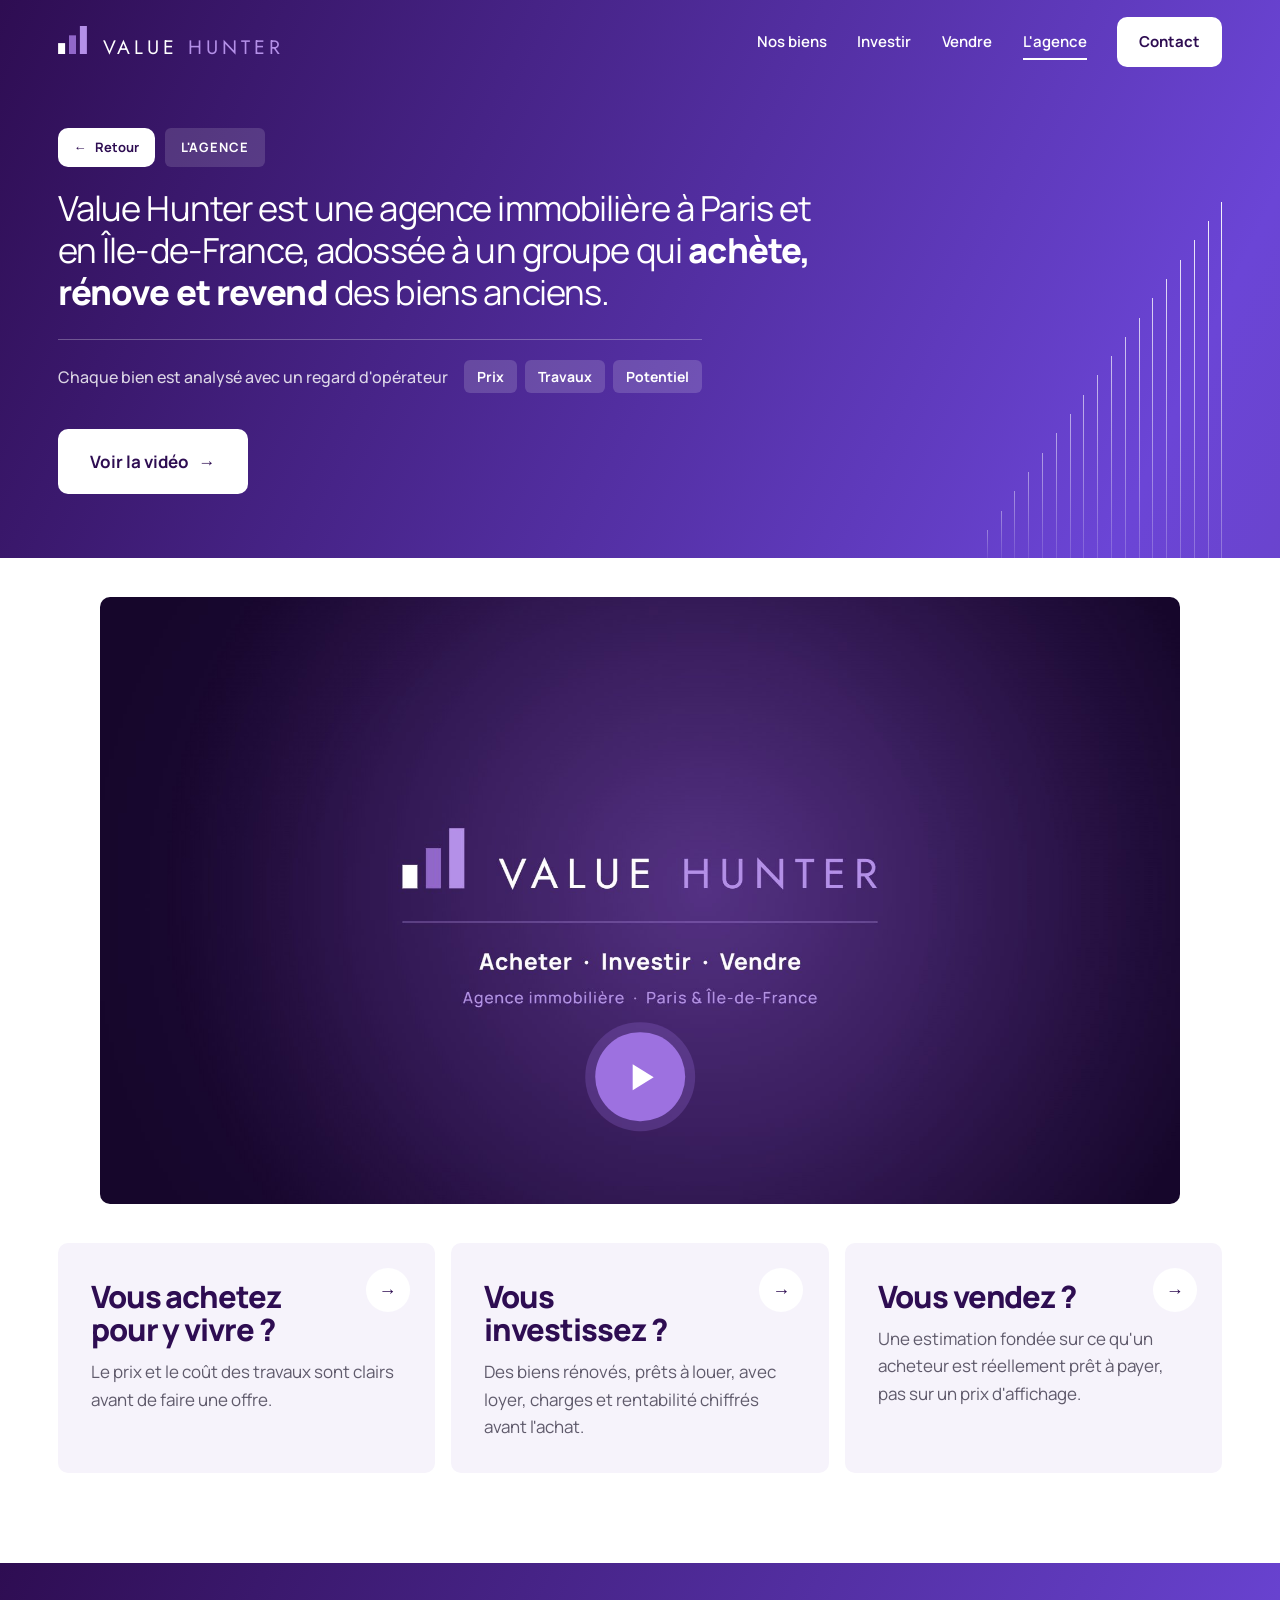
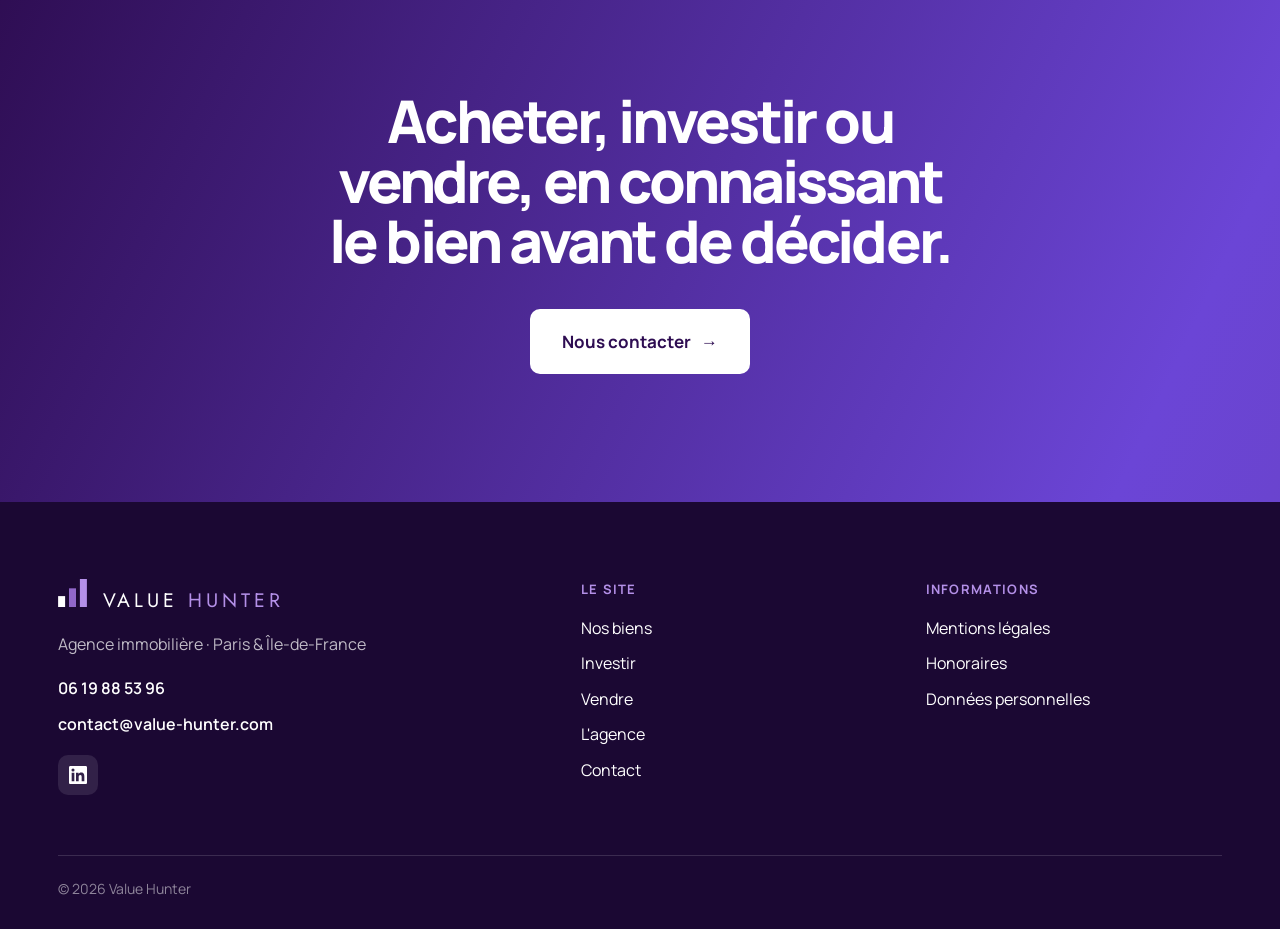
==== agence.html @ bbfa6ba8 "Formulaires resserrés" ====
<!doctype html>
<html lang="fr">
<head>
  <meta charset="utf-8">
  <meta name="viewport" content="width=device-width, initial-scale=1">
  <title>L'agence · Value Hunter</title>
  <meta name="description" content="Value Hunter est une agence immobilière à Paris et en Île-de-France, adossée à un groupe qui achète, rénove et revend des biens anciens.">
  <meta name="robots" content="noindex, nofollow">
  <meta property="og:type" content="website">
  <meta property="og:title" content="L'agence · Value Hunter">
  <meta property="og:description" content="Value Hunter est une agence immobilière à Paris et en Île-de-France, adossée à un groupe qui achète, rénove et revend des biens anciens.">
  <link rel="icon" href="assets/img/favicon.svg" type="image/svg+xml">
  <link rel="preload" href="assets/fonts/manrope-latin.woff2" as="font" type="font/woff2" crossorigin>
  <link rel="stylesheet" href="assets/css/polices.css?v=202610031515">
  <link rel="stylesheet" href="assets/css/v4.css?v=202610031515">
  <link rel="stylesheet" href="assets/css/v4-pages.css?v=202610031515">
  <script>document.documentElement.classList.add("avec-js")</script>
</head>
<body data-page="agence">

<main>

  <!-- La présentation est dans le bandeau ; les trois questions suivent en cartes claires. -->
  <section class="hero hero--page hero--texte">
    <span class="hero__etiquette entre">L'agence</span>
    <h1 class="entre">Value Hunter est une agence immobilière à Paris et <span class="nb">en Île-de-France,</span> adossée à un groupe qui <strong>achète, rénove et revend</strong> des biens anciens.</h1>
    <p class="entre hero__ligne">Chaque bien est analysé avec un regard d'opérateur <span class="hero__puces"><span>Prix</span><span>Travaux</span><span>Potentiel</span></span></p>
    <div class="hero__actions entre"><a class="bouton bouton--blanc bouton--grand" href="#film" data-lire-film>Voir la vidéo</a></div>
  </section>

  <!-- Film de présentation, juste sous le bandeau : lecture au clic seulement, rien n'est chargé avant -->
  <section class="section section--film" id="film">
    <div class="conteneur revele">
      <div class="film">
        <video class="film__video" preload="none" playsinline poster="assets/img/film-affiche.jpg" aria-label="Film de présentation de Value Hunter">
          <source src="assets/video/value-hunter-film.mp4" type="video/mp4">
        </video>
        <button class="film__lecture" type="button" aria-label="Lire la vidéo de présentation"><span aria-hidden="true"></span></button>
      </div>
    </div>
  </section>

  <section class="section section--chevauche">
    <div class="conteneur">
      <div class="entrees">
        <a class="entree entree--question revele" href="biens.html">
          <h3>Vous achetez pour y vivre&nbsp;?</h3>
          <p>Le prix et le coût des travaux sont clairs avant de faire une offre.</p>
          <span class="entree__fleche" aria-hidden="true">→</span>
        </a>
        <a class="entree entree--question revele" href="investir.html" style="--delai:.1s">
          <h3>Vous investissez&nbsp;?</h3>
          <p>Des biens rénovés, prêts à louer, avec loyer, charges et rentabilité chiffrés avant l'achat.</p>
          <span class="entree__fleche" aria-hidden="true">→</span>
        </a>
        <a class="entree entree--question revele" href="vendre.html" style="--delai:.2s">
          <h3>Vous vendez&nbsp;?</h3>
          <p>Une estimation fondée sur ce qu'un acheteur est réellement prêt à payer, pas sur un prix d'affichage.</p>
          <span class="entree__fleche" aria-hidden="true">→</span>
        </a>
      </div>
    </div>
  </section>

  <section class="appel appel--phrase">
    <div class="conteneur revele">
      <h2>Acheter, investir ou vendre, en connaissant le bien avant de décider.</h2>
      <a class="bouton bouton--blanc bouton--grand" href="contact.html">Nous contacter</a>
    </div>
  </section>

</main>

<script src="assets/js/biens.js?v=202610031515"></script>
<script src="assets/js/v4.js?v=202610031515"></script>
</body>
</html>
---- assets/css/polices.css ----
/* Polices hébergées sur le site (et non plus chargées depuis Google Fonts) :
   aucune donnée de visite n'est transmise à Google. Licence SIL Open Font License.
   Manrope est une police variable : un seul fichier couvre les graisses 400 à 800. */

@font-face {
  font-family: "Manrope";
  font-style: normal;
  font-weight: 400 800;
  font-display: swap;
  src: url("../fonts/manrope-latin-ext.woff2") format("woff2");
  unicode-range: U+0100-02BA, U+02BD-02C5, U+02C7-02CC, U+02CE-02D7, U+02DD-02FF, U+0304, U+0308, U+0329, U+1D00-1DBF, U+1E00-1E9F, U+1EF2-1EFF, U+2020, U+20A0-20AB, U+20AD-20C0, U+2113, U+2C60-2C7F, U+A720-A7FF;
}

@font-face {
  font-family: "Manrope";
  font-style: normal;
  font-weight: 400 800;
  font-display: swap;
  src: url("../fonts/manrope-latin.woff2") format("woff2");
  unicode-range: U+0000-00FF, U+0131, U+0152-0153, U+02BB-02BC, U+02C6, U+02DA, U+02DC, U+0304, U+0308, U+0329, U+2000-206F, U+20AC, U+2122, U+2191, U+2193, U+2212, U+2215, U+FEFF, U+FFFD;
}

/* Jost, réduite aux seules lettres du logo « VALUE HUNTER ». */
@font-face {
  font-family: "Jost";
  font-style: normal;
  font-weight: 400;
  font-display: swap;
  src: url("../fonts/jost-logo.woff2") format("woff2");
  unicode-range: U+20, U+41, U+45, U+48, U+4C, U+4E, U+52, U+54-56;
}
---- assets/css/v4.css ----
/* ==========================================================================
   VALUE HUNTER — style « piste 2 » (vidéo aérienne, moderne)
   Vidéo teintée en violet, titres gras, aplats de couleur francs et lisibles.
   Angles à peine adoucis (pas de gros arrondis), du mouvement à chaque section.
   Pour l'instant utilisé par la page d'accueil uniquement.
   ========================================================================== */

:root {
  /* Couleurs du logo d'origine */
  --nuit: #2E0D52;
  --prune: #633C98;
  --lilas: #9D71E0;
  --lilas-clair: #B490E8;

  --violet: #6B45D6;
  --fond: #FFFFFF;
  --fond-doux: #F6F3FB;
  --encre: #17131F;
  --gris: #5F5A6B;
  --filet: #E6E1EE;

  --police: "Manrope", "Segoe UI", Arial, sans-serif;
  --logo: "Jost", "Manrope", Arial, sans-serif;

  --rayon: 10px;
  --largeur: 1240px;
  --marge: clamp(20px, 4.5vw, 60px);
  --section: clamp(72px, 9vw, 128px);
  --courbe: cubic-bezier(0.2, 0.8, 0.2, 1);
}

*, *::before, *::after { box-sizing: border-box; }
html { scroll-behavior: smooth; -webkit-text-size-adjust: 100%; }
body { margin: 0; background: var(--fond); color: var(--encre); font-family: var(--police); font-size: 18px; line-height: 1.6; -webkit-font-smoothing: antialiased; overflow-x: hidden; }
img, video { display: block; max-width: 100%; }
a { color: inherit; text-decoration: none; }
button { font: inherit; color: inherit; }
:focus-visible { outline: 2px solid var(--lilas); outline-offset: 3px; }
.nb { white-space: nowrap; }

.conteneur { width: 100%; max-width: calc(var(--largeur) + 2 * var(--marge)); margin-inline: auto; padding-inline: var(--marge); }
.section { padding-block: var(--section); }

h1, h2, h3 { margin: 0; font-weight: 800; letter-spacing: -0.04em; line-height: 1.02; text-wrap: balance; }
h2 { font-size: clamp(36px, 4.6vw, 64px); }
h3 { font-size: 23px; font-weight: 700; letter-spacing: -0.025em; line-height: 1.2; }
p { margin: 0; text-wrap: pretty; }

/* ---------- Logo d'origine : trois barres, trois teintes, wordmark bicolore */

.logo { display: inline-flex; align-items: baseline; gap: 16px; }
.logo svg { width: 29px; height: 28px; flex: none; }
.logo__mot { font-family: var(--logo); font-size: 19.5px; line-height: 1; letter-spacing: 0.2em; white-space: nowrap; }
.logo .b1, .logo .value { fill: var(--nuit); color: var(--nuit); }
.logo .b2 { fill: var(--prune); }
.logo .b3, .logo .hunter { fill: var(--lilas); color: var(--lilas); }
/* Version pour fonds sombres */
.logo--clair .b1, .logo--clair .value { fill: #fff; color: #fff; }
.logo--clair .b2 { fill: #9167CA; }
.logo--clair .b3, .logo--clair .hunter { fill: var(--lilas-clair); color: var(--lilas-clair); }
.logo .b1, .logo .b2, .logo .b3, .logo .value, .logo .hunter { transition: fill 0.3s, color 0.3s; }

/* ---------- Boutons : aplats pleins, bien lisibles ----------------------- */

.bouton { display: inline-flex; align-items: center; justify-content: center; gap: 10px; padding: 13px 22px; border-radius: var(--rayon); font-size: 15px; font-weight: 700; transition: background 0.25s, color 0.25s, transform 0.3s var(--courbe); }
.bouton::after { content: "→"; transition: transform 0.3s var(--courbe); }
.bouton:hover { transform: translateY(-2px); }
.bouton:hover::after { transform: translateX(4px); }
.bouton--blanc { background: #fff; color: var(--nuit); }
.bouton--blanc:hover { background: var(--lilas-clair); }
.bouton--violet { background: var(--violet); color: #fff; }
.bouton--violet:hover { background: var(--nuit); }
.bouton--grand { padding: 19px 32px; font-size: 17px; }

/* ---------- En-tête ------------------------------------------------------ */

.entete { position: fixed; inset: 0 0 auto 0; z-index: 50; transition: background 0.3s, box-shadow 0.3s; }
.entete__barre { display: flex; align-items: center; justify-content: space-between; gap: 24px; height: 84px; }
.nav { display: flex; align-items: center; gap: clamp(18px, 2.4vw, 36px); font-size: 15px; font-weight: 600; color: #fff; }
.nav a:not(.bouton) { position: relative; padding-block: 6px; }
.nav a:not(.bouton)::after { content: ""; position: absolute; left: 0; right: 0; bottom: 0; height: 2px; background: currentColor; transform: scaleX(0); transform-origin: left; transition: transform 0.3s var(--courbe); }
.nav a:not(.bouton):hover::after { transform: scaleX(1); }
.nav .bouton::after { display: none; }

/* Au défilement : fond blanc, logo en couleurs */
.entete--defile { background: rgba(255, 255, 255, 0.94); backdrop-filter: blur(14px); box-shadow: 0 1px 0 var(--filet); }
.entete--defile .nav { color: var(--encre); }
.entete--defile .nav .bouton { background: var(--violet); color: #fff; }
.entete--defile .nav .bouton:hover { background: var(--nuit); }

.burger { display: none; width: 44px; height: 44px; padding: 0; border: 0; background: none; cursor: pointer; position: relative; color: #fff; }
.entete--defile .burger, .entete--ouvert .burger { color: var(--encre); }
.burger span { position: absolute; left: 10px; right: 10px; height: 2px; background: currentColor; transition: transform 0.3s, top 0.3s; }
.burger span:nth-child(1) { top: 17px; }
.burger span:nth-child(2) { top: 26px; }
.entete--ouvert .burger span:nth-child(1) { top: 21px; transform: rotate(45deg); }
.entete--ouvert .burger span:nth-child(2) { top: 21px; transform: rotate(-45deg); }

@media (max-width: 880px) {
  .entete__barre { height: 70px; }
  .burger { display: block; }
  .nav { position: fixed; inset: 70px 0 auto 0; flex-direction: column; align-items: stretch; gap: 0; padding: 8px var(--marge) 26px; background: #fff; color: var(--encre); box-shadow: 0 30px 50px rgba(30, 10, 70, 0.18); opacity: 0; visibility: hidden; transform: translateY(-8px); transition: opacity 0.25s, transform 0.25s var(--courbe), visibility 0s 0.25s; }
  .entete--ouvert { background: #fff; }
  .entete--ouvert .nav { opacity: 1; visibility: visible; transform: none; transition: opacity 0.25s, transform 0.25s var(--courbe); }
  .nav a:not(.bouton) { padding: 17px 0; border-bottom: 1px solid var(--filet); font-size: 21px; font-weight: 800; letter-spacing: -0.02em; }
  .nav a:not(.bouton)::after { display: none; }
  .nav .bouton { margin-top: 22px; padding: 17px; background: var(--violet); color: #fff; }
}

/* ---------- Hero : vidéo aérienne teintée -------------------------------- */

.hero { position: relative; display: flex; flex-direction: column; align-items: center; justify-content: center; min-height: 100vh; min-height: 100svh; padding: 120px var(--marge) 100px; overflow: hidden; background: #2A1260; color: #fff; text-align: center; }
.hero__video { position: absolute; inset: 0; width: 100%; height: 100%; object-fit: cover; filter: grayscale(1) contrast(1.25) brightness(1.15); }
.hero::before { content: ""; position: absolute; inset: 0; z-index: 1; background: linear-gradient(180deg, rgba(58, 26, 128, 0.6), rgba(34, 14, 78, 0.78)); mix-blend-mode: multiply; }
.hero::after { content: ""; position: absolute; inset: 0; z-index: 1; background: rgba(84, 44, 180, 0.2); }
.hero > *:not(.hero__video) { position: relative; z-index: 2; }

.hero__etiquette { padding: 9px 16px; border-radius: 6px; background: rgba(255, 255, 255, 0.14); backdrop-filter: blur(8px); font-size: 13px; font-weight: 700; letter-spacing: 0.08em; text-transform: uppercase; }
.hero h1 { margin: 30px 0 24px; font-size: clamp(46px, 8vw, 120px); line-height: 1; letter-spacing: -0.05em; text-shadow: 0 2px 30px rgba(20, 0, 60, 0.35); }

/* Le premier mot du titre change : Acheter, Vendre, Investir */
.mots { display: block; height: 1.12em; overflow: hidden; color: var(--lilas-clair); }
.mots span { display: block; height: 1.12em; line-height: 1.12; animation: mots 7.5s var(--courbe) infinite; }
@keyframes mots {
  0%, 27% { transform: translateY(0); }
  33%, 60% { transform: translateY(-100%); }
  66%, 93% { transform: translateY(-200%); }
  100% { transform: translateY(-300%); }
}

.hero p { max-width: 30em; margin-bottom: 40px; font-size: clamp(18px, 1.5vw, 21px); font-weight: 500; line-height: 1.5; color: rgba(255, 255, 255, 0.9); }

/* Choix Acheter / Investir / Vendre : une barre blanche, nette et lisible */
.onglets { display: inline-flex; flex-wrap: wrap; justify-content: center; gap: 6px; padding: 7px; background: #fff; color: var(--encre); border-radius: 14px; font-weight: 800; font-size: 17px; }
.onglets a { display: inline-flex; align-items: center; gap: 10px; padding: 17px 30px; border-radius: 9px; transition: background 0.25s, color 0.25s; }
.onglets a::after { content: "→"; font-weight: 500; opacity: 0.5; transition: transform 0.3s var(--courbe), opacity 0.3s; }
.onglets a:first-child { background: var(--violet); color: #fff; }
.onglets a:hover { background: var(--nuit); color: #fff; }
.onglets a:hover::after { transform: translateX(5px); opacity: 1; }
@media (max-width: 560px) { .onglets { width: 100%; } .onglets a { flex: 1 1 100%; justify-content: space-between; } }

.hero__suite { position: absolute !important; left: 50%; bottom: 0; width: 2px; height: 60px; margin-left: -1px; background: rgba(255, 255, 255, 0.25); overflow: hidden; }
.hero__suite::after { content: ""; position: absolute; left: 0; top: 0; width: 100%; height: 40%; background: #fff; animation: descend 2.2s var(--courbe) infinite; }
@keyframes descend { from { transform: translateY(-100%); } to { transform: translateY(260%); } }

.hero .entre { animation: entre 1.1s var(--courbe) both; }
.hero .entre:nth-child(3) { animation-delay: 0.1s; }
.hero .entre:nth-child(4) { animation-delay: 0.2s; }
.hero .entre:nth-child(5) { animation-delay: 0.3s; }
@keyframes entre { from { opacity: 0; transform: translateY(22px); } }

/* ---------- Bandeau défilant des biens ----------------------------------- */

.defile { overflow: hidden; padding: 18px 0; background: var(--nuit); color: #fff; font-size: 17px; font-weight: 700; white-space: nowrap; }
.defile__piste { display: inline-block; animation: defile 36s linear infinite; }
.defile:hover .defile__piste { animation-play-state: paused; }
.defile span { color: var(--lilas-clair); font-weight: 500; }
.defile i { display: inline-block; width: 8px; height: 8px; margin: 0 26px 2px; background: var(--lilas); vertical-align: middle; }
@keyframes defile { to { transform: translateX(-50%); } }

/* ---------- Têtes de section --------------------------------------------- */

.tete { display: flex; flex-wrap: wrap; align-items: end; justify-content: space-between; gap: 18px 40px; margin-bottom: clamp(32px, 4vw, 56px); }

/* ---------- Cartes de biens ---------------------------------------------- */

.biens { display: grid; gap: 30px; grid-template-columns: repeat(auto-fill, minmax(min(100%, 320px), 1fr)); }
.bien { display: flex; flex-direction: column; }
.bien__photo { position: relative; aspect-ratio: 4 / 3; overflow: hidden; border-radius: var(--rayon); background: var(--fond-doux); }
.bien__photo img { width: 100%; height: 100%; object-fit: cover; transition: transform 0.9s var(--courbe); }
.bien:hover .bien__photo img { transform: scale(1.07); }
.bien__tag { position: absolute; left: 14px; top: 14px; z-index: 2; padding: 7px 13px; border-radius: 6px; background: var(--violet); color: #fff; font-size: 13px; font-weight: 700; }
.bien__statut { position: absolute; left: 0; right: 0; bottom: 0; padding: 12px 16px; background: var(--violet); color: #fff; font-size: 16px; font-weight: 800; text-align: center; letter-spacing: 0.02em; }
.bien__projection { position: absolute; right: 12px; top: 14px; z-index: 2; padding: 6px 10px; border-radius: 6px; background: rgba(23, 19, 31, 0.72); color: #fff; font-size: 12px; font-weight: 700; }
/* Au survol : un voile violet monte sur la photo */
.bien__voir { position: absolute; inset: 0; display: flex; align-items: flex-end; justify-content: space-between; padding: 20px; background: linear-gradient(180deg, rgba(46, 13, 82, 0) 35%, rgba(46, 13, 82, 0.88) 100%); color: #fff; font-weight: 700; font-size: 17px; opacity: 0; transform: translateY(14px); transition: opacity 0.4s, transform 0.5s var(--courbe); }
.bien__voir::after { content: "→"; display: grid; place-items: center; width: 44px; height: 44px; border-radius: 50%; background: #fff; color: var(--nuit); }
.bien:hover .bien__voir { opacity: 1; transform: none; }
.bien__corps { display: flex; flex-direction: column; flex: 1; padding-top: 20px; }
.bien__lieu { font-size: 14px; font-weight: 700; color: var(--violet); }
.bien h3 { margin: 6px 0 8px; }
.bien__specs { font-size: 16px; color: var(--gris); }
.bien__prix { margin-top: 14px; font-size: 28px; font-weight: 800; letter-spacing: -0.04em; color: var(--nuit); }

/* ---------- Trois entrées : trois aplats aux couleurs du logo ------------ */

.entrees { display: grid; gap: 16px; }
@media (min-width: 860px) { .entrees { grid-template-columns: repeat(3, 1fr); } }
.entree { position: relative; display: flex; flex-direction: column; min-height: 340px; padding: clamp(28px, 2.8vw, 40px); border-radius: var(--rayon); overflow: hidden; color: #fff; transition: transform 0.45s var(--courbe); }
.entree:nth-child(1) { background: var(--nuit); }
.entree:nth-child(2) { background: var(--prune); }
.entree:nth-child(3) { background: var(--violet); }
/* Au survol, une barre monte depuis le bas, comme celles du logo */
.entree::before { content: ""; position: absolute; left: 0; right: 0; bottom: 0; height: 100%; background: rgba(255, 255, 255, 0.1); transform: scaleY(0.04); transform-origin: bottom; transition: transform 0.6s var(--courbe); }
.entree > * { position: relative; }
.entree__num { font-size: 15px; font-weight: 700; color: rgba(255, 255, 255, 0.6); }
.entree h3 { margin: auto 0 14px; padding-top: 40px; font-size: clamp(40px, 4.2vw, 58px); font-weight: 800; letter-spacing: -0.05em; line-height: 1; }
.entree p { max-width: 22em; font-size: 18px; color: rgba(255, 255, 255, 0.85); }
.entree__fleche { position: absolute !important; right: clamp(24px, 2.6vw, 36px); top: clamp(24px, 2.6vw, 36px); display: grid; place-items: center; width: 50px; height: 50px; border-radius: 50%; background: rgba(255, 255, 255, 0.16); font-size: 21px; transition: background 0.35s, color 0.35s, transform 0.45s var(--courbe); }
.entree:hover, .avec-js .entree.revele.visible:hover { transform: translateY(-8px); }
.entree:hover::before { transform: scaleY(1); }
.entree:hover .entree__fleche { background: #fff; color: var(--nuit); transform: rotate(-45deg); }

/* ---------- Bandeau contact : pleine largeur, collé au pied de page ------ */

.appel { position: relative; overflow: hidden; padding-block: clamp(80px, 10vw, 150px); background: linear-gradient(115deg, var(--nuit), var(--violet), var(--prune), var(--nuit)); background-size: 300% 100%; animation: glisse 16s ease-in-out infinite alternate; color: #fff; text-align: center; }
@keyframes glisse { to { background-position: 100% 0; } }
.appel h2 { font-size: clamp(42px, 7vw, 104px); letter-spacing: -0.05em; }
.appel p { max-width: 28em; margin: 22px auto 38px; font-size: 20px; font-weight: 500; color: rgba(255, 255, 255, 0.88); }

/* ---------- Pied de page ------------------------------------------------- */

.pied { background: #1B0833; color: rgba(255, 255, 255, 0.72); padding-block: clamp(52px, 6vw, 84px) 28px; font-size: 16px; }
.pied__grille { display: grid; gap: 36px; }
@media (min-width: 820px) { .pied__grille { grid-template-columns: 1.6fr 1fr 1fr; gap: 48px; } }
.pied__texte { margin-top: 18px; max-width: 24em; }
.pied .pied__coordonnees { margin-top: 18px; font-weight: 600; }
.pied__reseaux { display: flex; gap: 10px; margin-top: 18px; }
.reseau { display: grid; place-items: center; width: 40px; height: 40px; border-radius: var(--rayon); background: rgba(255, 255, 255, 0.1); color: #fff; transition: background 0.25s; }
.reseau:hover { background: var(--violet); }
.reseau svg { width: 18px; height: 18px; }
.pied h4 { margin: 0 0 16px; font-size: 13px; font-weight: 700; letter-spacing: 0.1em; text-transform: uppercase; color: var(--lilas-clair); }
.pied ul { list-style: none; margin: 0; padding: 0; display: grid; gap: 10px; }
.pied ul a { color: #fff; transition: color 0.25s; }
.pied ul a:hover { color: var(--lilas-clair); }
.pied__bas { margin-top: clamp(36px, 5vw, 60px); padding-top: 22px; border-top: 1px solid rgba(255, 255, 255, 0.14); font-size: 14px; color: rgba(255, 255, 255, 0.5); }

/* ---------- Apparitions -------------------------------------------------- */

.avec-js .revele { opacity: 0; transform: translateY(30px); transition: opacity 0.8s var(--courbe), transform 0.8s var(--courbe); transition-delay: var(--delai, 0s); }
.avec-js .revele.visible { opacity: 1; transform: none; }

@media (prefers-reduced-motion: reduce) {
  html { scroll-behavior: auto; }
  *, *::before, *::after { animation: none !important; transition: none !important; }
  .avec-js .revele { opacity: 1; transform: none; }
}
---- assets/css/v4-pages.css ----
/* ==========================================================================
   VALUE HUNTER — composants des pages intérieures
   Complète v4.css (même charte) : en-têtes de page, filtres, fiche d'un bien,
   formulaires, simulateur, pages légales.
   ========================================================================== */

.nav a[aria-current="page"]::after { transform: scaleX(1); }

.section--douce { background: var(--fond-doux); }
.section--serree { padding-top: 0; }
.chapo { max-width: 34em; font-size: clamp(19px, 1.6vw, 22px); line-height: 1.55; color: var(--gris); }
.texte { max-width: 40em; font-size: clamp(18px, 1.5vw, 21px); }
.texte p + p { margin-top: 1.1em; }

/* En-tête de page : bandeau violet animé, sans vidéo.
   Plus bas que sur l'accueil, texte à gauche, rappel des barres du logo à droite. */
.hero--page { min-height: 0; align-items: flex-start; padding: clamp(128px, 12vw, 164px) max(var(--marge), calc((100vw - var(--largeur)) / 2)) clamp(44px, 5vw, 68px); background: linear-gradient(115deg, var(--nuit), var(--violet), var(--prune), var(--nuit)); background-size: 300% 100%; animation: glisse 18s ease-in-out infinite alternate; text-align: left; }
.hero--page::before, .hero--page::after { display: none; }
.hero--page h1 { margin: 22px 0 0; max-width: 11em; font-size: clamp(44px, 6.2vw, 88px); }
.hero--page p { margin: 20px 0 0; max-width: 26em; }
.hero--fiche h1 { margin-top: 22px; max-width: 15em; font-size: clamp(34px, 4.4vw, 62px); }

/* Rappel du logo : une série de filets blancs très fins, de plus en plus hauts, qui se tracent à l'arrivée */
.hero__barres { position: absolute !important; z-index: 1 !important; right: max(var(--marge), calc((100vw - var(--largeur)) / 2)); bottom: 0; display: flex; align-items: flex-end; gap: clamp(9px, 1vw, 14px); height: 64%; pointer-events: none; }
.hero__barres i { display: block; width: 1px; height: calc(8% + var(--n) * 5.4%); background: linear-gradient(180deg, #fff, rgba(255, 255, 255, 0.25)); opacity: calc(0.35 + var(--n) * 0.035); transform-origin: bottom; animation: barre-monte 1.4s var(--courbe) both; animation-delay: calc(0.1s + var(--n) * 0.045s); }
@keyframes barre-monte { from { transform: scaleY(0); } }
@media (max-width: 760px) { .hero__barres { height: 40%; gap: 8px; } .hero__barres i:nth-child(-n+8) { display: none; } }

/* Page L'agence : la présentation est dans le bandeau, les trois questions mordent dessus */
.hero--texte { padding-top: clamp(112px, 10vw, 136px); padding-bottom: clamp(44px, 5vw, 64px); }
.hero--texte h1 { margin-top: 20px; max-width: 24em; text-wrap: pretty; font-size: clamp(24px, 2.7vw, 37px); font-weight: 400; letter-spacing: -0.025em; line-height: 1.22; text-shadow: none; }
.hero--texte h1 strong { font-weight: 800; }
/* Sous la phrase : un filet, une ligne plus discrète, et les trois mots-clés en pastilles */
.hero--texte .hero__ligne { display: flex; flex-wrap: wrap; align-items: center; gap: 10px 16px; margin-top: 26px; padding-top: 20px; max-width: none; border-top: 1px solid rgba(255, 255, 255, 0.28); font-size: 16px; font-weight: 500; color: rgba(255, 255, 255, 0.82); }
.hero__puces { display: inline-flex; flex-wrap: wrap; gap: 8px; }
.hero__puces span { padding: 6px 13px; border-radius: 6px; background: rgba(255, 255, 255, 0.16); font-size: 14px; font-weight: 700; color: #fff; }

.section--chevauche { padding-top: clamp(28px, 3vw, 44px); padding-bottom: clamp(56px, 7vw, 96px); }
/* Cartes claires : fond lilas très pâle, texte sombre ; elles passent au violet au survol */
.entrees .entree--question { min-height: 0; justify-content: flex-start; padding: clamp(26px, 2.6vw, 36px); background: var(--fond-doux); color: var(--encre); transition: color 0.35s, transform 0.45s var(--courbe); }
.entrees .entree--question::before { height: 100%; background: linear-gradient(150deg, var(--violet), var(--nuit)); transform: none; opacity: 0; transition: opacity 0.35s; }
.entree--question:hover { color: #fff; }
.entree--question:hover::before { opacity: 1; }
.entree--question h3 { color: var(--nuit); transition: color 0.35s; }
.entree--question:hover h3 { color: #fff; }
.entrees .entree--question p { color: var(--gris); transition: color 0.35s; }
.entrees .entree--question:hover p { color: rgba(255, 255, 255, 0.88); }
.entree--question .entree__fleche { background: #fff; color: var(--nuit); }
.entree--question h3 { margin: 0 0 12px; padding: 4px 62px 0 0; font-size: clamp(25px, 2.4vw, 32px); letter-spacing: -0.035em; line-height: 1.08; }
.entree--question p { max-width: none; font-size: 17px; }
.entree--question .entree__fleche { width: 44px; height: 44px; font-size: 18px; right: clamp(20px, 2vw, 28px); top: clamp(20px, 2vw, 28px); }

.manifeste { font-size: clamp(24px, 2.6vw, 36px); font-weight: 500; letter-spacing: -0.025em; line-height: 1.28; text-wrap: balance; }
.manifeste + p { margin-top: 28px; font-size: clamp(18px, 1.5vw, 21px); color: var(--gris); }

/* Acheter, rénover, revendre : trois filets fins qui montent, dans les violets du logo.
   Même langage que les filets des bandeaux : du trait, pas de bloc. */
.regard { display: grid; grid-template-columns: repeat(3, 1fr); gap: clamp(14px, 2.4vw, 40px); align-items: end; height: clamp(260px, 28vw, 360px); border-bottom: 1px solid var(--filet); }
.regard__barre { position: relative; display: flex; align-items: flex-end; padding: 0 0 20px 20px; font-size: clamp(16px, 1.6vw, 21px); font-weight: 600; letter-spacing: -0.015em; line-height: 1.2; color: var(--encre); }
.regard__barre:nth-child(1) { height: 40%; --trait: var(--nuit); }
.regard__barre:nth-child(2) { height: 69%; --trait: var(--prune); }
.regard__barre:nth-child(3) { height: 100%; --trait: var(--lilas); }
/* Le filet, et son petit carré au sommet */
.regard__barre::before { content: ""; position: absolute; left: 0; bottom: 0; width: 2px; height: 100%; background: var(--trait); transform-origin: bottom; }
.regard__barre::after { content: ""; position: absolute; left: -3px; top: -4px; width: 8px; height: 8px; background: var(--trait); }
.avec-js .regard .regard__barre::before { transform: scaleY(0); }
.avec-js .regard .regard__barre::after, .avec-js .regard .regard__barre span { opacity: 0; }
.avec-js .regard.visible .regard__barre::before { transform: none; transition: transform 1.1s var(--courbe); transition-delay: calc(var(--i) * 0.2s); }
.avec-js .regard.visible .regard__barre::after, .avec-js .regard.visible .regard__barre span { opacity: 1; transition: opacity 0.5s; transition-delay: calc(0.8s + var(--i) * 0.2s); }

/* Trois questions : un filet de couleur qui se trace, la question, la réponse, un lien.
   Même registre fin que les filets : du trait, pas de bloc. */
.questions { display: grid; gap: clamp(36px, 4vw, 64px); }
@media (min-width: 860px) { .questions { grid-template-columns: repeat(3, 1fr); } }
.question { position: relative; display: flex; flex-direction: column; padding-top: 30px; }
.question::before { content: ""; position: absolute; left: 0; right: 0; top: 0; height: 2px; background: var(--trait); transform-origin: left; }
.question:nth-child(1) { --trait: var(--nuit); }
.question:nth-child(2) { --trait: var(--prune); }
.question:nth-child(3) { --trait: var(--lilas); }
.question h3 { margin-bottom: 14px; font-size: clamp(24px, 2.3vw, 30px); font-weight: 700; letter-spacing: -0.03em; line-height: 1.12; transition: color 0.3s; }
.question p { margin-bottom: 26px; color: var(--gris); }
.question__lien { display: inline-flex; align-items: center; gap: 10px; margin-top: auto; font-size: 15px; font-weight: 700; color: var(--violet); }
.question__lien::after { content: "→"; transition: transform 0.3s var(--courbe); }
.question:hover h3 { color: var(--violet); }
.question:hover .question__lien::after { transform: translateX(6px); }
.avec-js .questions .question::before { transform: scaleX(0); }
.avec-js .questions.visible .question::before { transform: none; transition: transform 1s var(--courbe); }
.avec-js .questions.visible .question:nth-child(2)::before { transition-delay: 0.18s; }
.avec-js .questions.visible .question:nth-child(3)::before { transition-delay: 0.36s; }
.appel--phrase h2 { max-width: 15em; margin-inline: auto; font-size: clamp(32px, 4.6vw, 64px); }
.appel--phrase .bouton { margin-top: 38px; }
.hero--page .hero__prix { margin-top: 22px; font-size: clamp(28px, 3vw, 40px); font-weight: 800; letter-spacing: -0.04em; color: var(--lilas-clair); }

/* Filtres */
.filtres { display: flex; flex-wrap: wrap; gap: 8px; margin-bottom: clamp(32px, 4vw, 52px); }
.filtres button { padding: 12px 20px; border: 0; border-radius: var(--rayon); background: var(--fond-doux); cursor: pointer; font-size: 15px; font-weight: 700; color: var(--nuit); transition: background 0.2s, color 0.2s; }
.filtres button:hover { background: var(--filet); }
.filtres button[aria-pressed="true"] { background: var(--violet); color: #fff; }
.bien[hidden] { display: none; }
.bien__ligne { margin-top: 6px; font-size: 14px; font-weight: 500; color: var(--gris); }

/* Blocs de couleur non cliquables (profils, principes) */
div.entree { min-height: 270px; }
div.entree:hover, .avec-js div.entree.revele.visible:hover { transform: none; }
div.entree h3 { font-size: clamp(30px, 3vw, 40px); }

/* Étapes : trois aplats aux violets du logo, grand chiffre en filigrane,
   reliés par une flèche. Ils arrivent l'un après l'autre au défilement. */
.etapes { display: grid; gap: 16px; counter-reset: etape; }
@media (min-width: 860px) { .etapes { grid-template-columns: repeat(3, 1fr); } }
.etape { position: relative; counter-increment: etape; display: flex; flex-direction: column; justify-content: flex-end; min-height: 0; padding: clamp(22px, 2.2vw, 30px) clamp(24px, 2.4vw, 34px); border-radius: var(--rayon); color: var(--encre); background: var(--fond-doux); transition: transform 0.45s var(--courbe); }
.etape::before { content: "0" counter(etape); display: block; margin-bottom: 14px; font-size: 14px; font-weight: 800; letter-spacing: 0.04em; color: var(--violet); }
.etape h3 { margin-bottom: 6px; color: var(--nuit); font-size: clamp(24px, 2.2vw, 30px); font-weight: 800; letter-spacing: -0.04em; line-height: 1.02; }
.etape p { font-size: 17px; color: var(--gris); }
.etape:hover { transform: translateY(-6px); }
/* Flèche de liaison, à cheval entre deux étapes */
.etape:not(:last-child)::after { content: "→"; position: absolute; z-index: 2; right: -24px; top: 50%; display: grid; place-items: center; width: 34px; height: 34px; margin-top: -17px; border-radius: 50%; background: var(--lilas); color: #fff; font-size: 15px; box-shadow: 0 0 0 5px #fff; }
@media (max-width: 859px) { .etape:not(:last-child)::after { right: auto; left: 50%; top: auto; bottom: -24px; margin: 0 0 0 -17px; transform: rotate(90deg); } }
.avec-js .etapes .etape { opacity: 0; transform: translateY(34px); }
.avec-js .etapes.visible .etape { opacity: 1; transform: none; transition: opacity 0.8s var(--courbe), transform 0.8s var(--courbe); }
.avec-js .etapes.visible .etape:nth-child(2) { transition-delay: 0.15s; }
.avec-js .etapes.visible .etape:nth-child(3) { transition-delay: 0.3s; }
.avec-js .etapes.visible .etape:hover { transform: translateY(-6px); transition-delay: 0s; }


/* Deux colonnes */
.duo { display: grid; gap: clamp(36px, 5vw, 88px); align-items: start; }
.duo > * { min-width: 0; }
@media (min-width: 920px) { .duo { grid-template-columns: repeat(2, minmax(0, 1fr)); } }
.duo h2 { margin-bottom: 22px; }

.liste { list-style: none; margin: 0; padding: 0; }
.liste li { position: relative; padding: 17px 0 17px 30px; border-bottom: 1px solid var(--filet); font-weight: 500; }
.liste li:first-child { border-top: 1px solid var(--filet); }
.liste li::before { content: ""; position: absolute; left: 0; top: 1.55em; width: 10px; height: 10px; background: var(--violet); }

/* Simulateur de rendement */
.simulateur { display: grid; gap: clamp(28px, 4vw, 64px); padding: clamp(26px, 3.6vw, 52px); border-radius: var(--rayon); background: var(--nuit); color: #fff; }
.simulateur > * { min-width: 0; }
@media (min-width: 860px) { .simulateur { grid-template-columns: 1fr 1fr; align-items: center; } }
.simulateur .champ label { color: #fff; }
.simulateur .champ input { background: rgba(255, 255, 255, 0.1); border-color: rgba(255, 255, 255, 0.25); color: #fff; font-weight: 700; }
.simulateur .champ input:focus { border-color: var(--lilas-clair); }
.simulateur__etiquette { font-size: 14px; font-weight: 700; letter-spacing: 0.08em; text-transform: uppercase; color: var(--lilas-clair); }
.simulateur__valeur { display: block; margin: 6px 0 16px; font-size: clamp(64px, 9vw, 128px); font-weight: 800; letter-spacing: -0.06em; line-height: 1; white-space: nowrap; }
.simulateur__mention { font-size: 14px; color: rgba(255, 255, 255, 0.7); }

/* Formulaires */
.formulaire { display: grid; gap: 18px; }
.formulaire__rang { display: grid; gap: 18px; }
@media (min-width: 600px) { .formulaire__rang { grid-template-columns: repeat(2, 1fr); } }
.champ { display: grid; gap: 8px; }
.champ[hidden] { display: none; }
.champ label, .champ legend { padding: 0; font-size: 15px; font-weight: 700; }
.champ input, .champ textarea { width: 100%; padding: 15px 16px; border: 1px solid var(--filet); border-radius: var(--rayon); background: #fff; font: inherit; color: inherit; transition: border-color 0.2s; }
.champ textarea { min-height: 130px; resize: vertical; }
.champ input:focus, .champ textarea:focus { outline: 0; border-color: var(--violet); }
fieldset.champ { border: 0; margin: 0; min-width: 0; }
.choix { display: flex; flex-wrap: wrap; gap: 8px; }
.choix label { display: inline-flex; padding: 12px 20px; border-radius: var(--rayon); background: var(--fond-doux); cursor: pointer; font-weight: 700; color: var(--nuit); transition: background 0.2s, color 0.2s; }
.choix input { position: absolute; opacity: 0; width: 1px; height: 1px; padding: 0; }
.choix label:has(input:checked) { background: var(--violet); color: #fff; }
.choix label:has(input:focus-visible) { outline: 2px solid var(--lilas); outline-offset: 3px; }
.consentement { display: flex; gap: 12px; align-items: flex-start; font-size: 15px; line-height: 1.5; color: var(--gris); }
.consentement input { flex: none; width: 18px; height: 18px; margin: 2px 0 0; accent-color: var(--violet); }
.formulaire button.bouton { justify-self: start; border: 0; cursor: pointer; }
.formulaire__retour { display: none; padding: 14px 16px; border-radius: var(--rayon); background: var(--fond-doux); font-size: 15px; font-weight: 500; }
.formulaire__retour.visible { display: block; }
.formulaire__mention { margin: -4px 0 0; font-size: 14px; line-height: 1.5; color: var(--gris); }
.formulaire__mention a { text-decoration: underline; text-underline-offset: 3px; }

/* Fiche d'un bien */
.mosaique { position: relative; display: grid; gap: 10px; grid-template-columns: repeat(4, 1fr); grid-template-rows: repeat(2, clamp(140px, 19vw, 270px)); }
.mosaique button { position: relative; padding: 0; border: 0; border-radius: var(--rayon); background: var(--fond-doux); cursor: zoom-in; overflow: hidden; }
.mosaique button:first-child { grid-column: span 2; grid-row: span 2; }
.mosaique img { width: 100%; height: 100%; object-fit: cover; transition: transform 0.9s var(--courbe); }
.mosaique button:hover img { transform: scale(1.05); }
.mosaique button:nth-child(n+6):not(.mosaique__tout) { display: none; }
.mosaique button.mosaique__tout { position: absolute; right: 14px; bottom: 14px; padding: 12px 18px; background: #fff; color: var(--nuit); cursor: pointer; font-size: 15px; font-weight: 700; }
.mosaique button.mosaique__tout:hover { background: var(--violet); color: #fff; }
@media (max-width: 760px) {
  .mosaique { grid-template-columns: repeat(2, 1fr); grid-template-rows: auto; }
  .mosaique button:first-child { grid-column: 1 / -1; grid-row: auto; aspect-ratio: 4 / 3; }
  .mosaique button { aspect-ratio: 1; }
  .mosaique button:nth-child(n+4):not(.mosaique__tout) { display: none; }
  .mosaique button.mosaique__tout { aspect-ratio: auto; }
}
.fiche { display: grid; gap: clamp(40px, 5vw, 80px); padding-top: clamp(40px, 5vw, 72px); }
.fiche > * { min-width: 0; }
@media (min-width: 980px) { .fiche { grid-template-columns: minmax(0, 1fr) 370px; align-items: start; } }
.fiche__corps > section + section { margin-top: clamp(30px, 3vw, 44px); }
.fiche__corps h2 { margin-bottom: 14px; font-size: clamp(20px, 1.7vw, 24px); letter-spacing: -0.02em; line-height: 1.2; }
.fiche__accroche { margin-bottom: 0.9em; font-size: clamp(18px, 1.5vw, 20px); font-weight: 700; letter-spacing: -0.01em; line-height: 1.45; }
.fiche__corps p + p { margin-top: 1em; }
.specs { margin: 0; }
.specs > div { display: flex; justify-content: space-between; gap: 24px; padding: 15px 0; border-bottom: 1px solid var(--filet); }
.specs > div:first-child { border-top: 1px solid var(--filet); }
.specs dt { color: var(--gris); }
.specs dd { margin: 0; font-weight: 700; text-align: right; }
.fiche__carte { position: sticky; top: 108px; padding: 30px; border-radius: var(--rayon); background: var(--nuit); color: #fff; }
.fiche__carte strong { display: block; font-size: 40px; font-weight: 800; letter-spacing: -0.05em; line-height: 1; }
.fiche__carte p { margin: 12px 0 0; color: rgba(255, 255, 255, 0.8); }
.fiche__carte .bouton { width: 100%; margin-top: 26px; }
@media (max-width: 979px) { .fiche__carte { position: static; } }
.mention { font-size: 14px; line-height: 1.55; color: var(--gris); }
.mention a { text-decoration: underline; text-underline-offset: 3px; }

.visionneuse { position: fixed; inset: 0; z-index: 100; display: none; align-items: center; justify-content: center; background: rgba(27, 8, 51, 0.97); padding: 64px 16px; }
.visionneuse.ouverte { display: flex; }
.visionneuse img { max-width: 100%; max-height: 100%; object-fit: contain; border-radius: var(--rayon); }
.visionneuse__legende { position: absolute; left: 0; right: 0; bottom: 20px; margin: 0; text-align: center; font-size: 15px; color: rgba(255, 255, 255, 0.8); padding-inline: 16px; }
.visionneuse button { position: absolute; width: 50px; height: 50px; border: 0; border-radius: 50%; background: rgba(255, 255, 255, 0.14); color: #fff; font-size: 19px; cursor: pointer; transition: background 0.2s, color 0.2s; }
.visionneuse button:hover { background: #fff; color: var(--nuit); }
.visionneuse__fermer { top: 14px; right: 14px; }
.visionneuse__prec { left: 14px; top: 50%; transform: translateY(-50%); }
.visionneuse__suiv { right: 14px; top: 50%; transform: translateY(-50%); }

/* Pages légales */
.prose { max-width: 46em; }
.prose h2 { margin: 1.8em 0 0.6em; font-size: clamp(24px, 2.4vw, 32px); letter-spacing: -0.03em; }
.prose h2:first-child { margin-top: 0; }
.prose p + p { margin-top: 1em; }
.prose ul { padding-left: 1.1em; }
.prose a { text-decoration: underline; text-underline-offset: 3px; }
.a-fournir { padding: 1px 7px; border-radius: 4px; background: var(--fond-doux); font-size: 0.85em; font-weight: 700; color: var(--prune); }

/* ---------- Film de présentation (page L'agence) ------------------------- */
.section--film { padding-top: clamp(28px, 3vw, 44px); padding-bottom: 0; }
.film { position: relative; max-width: 1080px; margin-inline: auto; aspect-ratio: 16 / 9; border-radius: var(--rayon); overflow: hidden; background: var(--nuit); }
.film__video { display: block; width: 100%; height: 100%; object-fit: cover; }
.film__lecture { position: absolute; inset: 0; display: block; border: 0; padding: 0; background: transparent; cursor: pointer; }
.film__lecture span { position: absolute; left: 50%; top: 79%; translate: -50% -50%; width: clamp(56px, 7vw, 92px); aspect-ratio: 1; border-radius: 50%; background: var(--lilas); box-shadow: 0 0 0 10px rgba(157, 113, 224, 0.25); transition: transform .3s var(--courbe), box-shadow .3s var(--courbe); }
.film__lecture span::after { content: ""; position: absolute; left: 54%; top: 50%; transform: translate(-50%, -50%); border-style: solid; border-width: 13px 0 13px 21px; border-color: transparent transparent transparent #fff; }
.film__lecture:hover span, .film__lecture:focus-visible span { transform: scale(1.08); box-shadow: 0 0 0 16px rgba(157, 113, 224, 0.2); }
.film.joue .film__lecture { display: none; }

/* ---------- Page Investir : boutons du bandeau et dossier investisseur ---- */
.hero__actions { display: flex; flex-wrap: wrap; gap: 12px; margin-top: clamp(26px, 3vw, 36px); }
.bouton--contour { background: transparent; color: #fff; box-shadow: inset 0 0 0 2px rgba(255, 255, 255, 0.7); }
.bouton--contour:hover { background: #fff; color: var(--nuit); }
.fiche__carte .bouton + .bouton { margin-top: 10px; }
/* Dossier investisseur : encadré compact sous le bandeau de la page Investir */
.dossier-carte { display: grid; gap: 24px 48px; align-items: center; padding: clamp(26px, 3vw, 40px); border-radius: var(--rayon); background: var(--nuit); color: #fff; }
@media (min-width: 1000px) { .dossier-carte { grid-template-columns: minmax(0, 0.9fr) minmax(0, 1.5fr) auto; } }
.dossier-carte h2 { font-size: clamp(26px, 2.6vw, 36px); color: #fff; margin-bottom: 10px; }
.dossier-carte__tete p { color: rgba(255, 255, 255, 0.75); font-size: 16px; }
.dossier-carte__liste { list-style: none; margin: 0; padding: 0; display: grid; gap: 10px 28px; grid-template-columns: repeat(auto-fit, minmax(min(100%, 230px), 1fr)); }
.dossier-carte__liste li { position: relative; padding-left: 22px; font-size: 16px; font-weight: 600; line-height: 1.35; }
.dossier-carte__liste li::before { content: ""; position: absolute; left: 0; top: 0.42em; width: 9px; height: 9px; border-radius: 2px; background: var(--lilas); }
.dossier-carte .bouton { white-space: nowrap; }

/* Bien sous compromis, honoraires et performance énergétique sur la fiche */
.fiche__statut { display: inline-block; margin-bottom: 16px; padding: 7px 13px; border-radius: 6px; background: var(--lilas-clair); color: var(--nuit); font-size: 14px; font-weight: 800; }
.fiche__carte .fiche__honoraires { font-size: 14px; line-height: 1.5; }
.dpe { display: grid; gap: 12px; margin-bottom: 14px; }
.dpe__ligne { display: flex; align-items: center; gap: 14px; font-weight: 600; }
.dpe__lettre { display: grid; place-items: center; width: 48px; height: 48px; border-radius: var(--rayon); background: var(--fond-doux); color: var(--encre); font-size: 24px; font-weight: 800; }
.dpe__lettre--energie-a { background: #009C6D; color: #fff; }
.dpe__lettre--energie-b { background: #52B153; color: #fff; }
.dpe__lettre--energie-c { background: #78BD76; color: #fff; }
.dpe__lettre--energie-d { background: #F4E70F; }
.dpe__lettre--energie-e { background: #F0B40F; }
.dpe__lettre--energie-f { background: #EB8235; color: #fff; }
.dpe__lettre--energie-g { background: #D7221F; color: #fff; }
.dpe__lettre--climat-a { background: #F6EDFD; }
.dpe__lettre--climat-b { background: #E4C7FA; }
.dpe__lettre--climat-c { background: #D5AAF6; }
.dpe__lettre--climat-d { background: #CB95F3; }
.dpe__lettre--climat-e { background: #BA72EF; color: #fff; }
.dpe__lettre--climat-f { background: #A74DEB; color: #fff; }
.dpe__lettre--climat-g { background: #8D1DE8; color: #fff; }

/* Bouton retour, sur la même ligne que l'étiquette du bandeau */
.hero__haut { display: flex; flex-wrap: wrap; align-items: center; gap: 10px; }
.retour { display: inline-flex; align-items: center; gap: 8px; padding: 9px 16px; border-radius: var(--rayon); background: #fff; color: var(--nuit); font-size: 13px; font-weight: 700; transition: background 0.25s; }
.retour:hover { background: var(--lilas-clair); }

/* Statut « Sous compromis » bien visible sur l'annonce */
.hero__statut { padding: 9px 16px; border-radius: var(--rayon); background: var(--lilas-clair); color: var(--nuit); font-size: 13px; font-weight: 800; letter-spacing: 0.04em; }
.mosaique > button { position: relative; }
.mosaique__statut { position: absolute; left: 16px; top: 16px; z-index: 2; padding: 10px 18px; border-radius: var(--rayon); background: var(--violet); color: #fff; font-size: 16px; font-weight: 800; pointer-events: none; }

/* Projections et estimations : mentions visibles */
.mosaique__projection { position: absolute; left: 10px; bottom: 10px; z-index: 2; padding: 5px 9px; border-radius: 6px; background: rgba(23, 19, 31, 0.72); color: #fff; font-size: 12px; font-weight: 700; pointer-events: none; }
.fiche__avertissement { margin: 0 0 26px; padding: 16px 20px; border-left: 4px solid var(--violet); border-radius: var(--rayon); background: var(--fond-doux); font-size: 15px; line-height: 1.55; }
.tete__note { margin: 10px 0 0; max-width: 40em; font-size: 15px; color: var(--gris); }

/* Fiche plus fine : textes, listes et caractéristiques resserrés */
.fiche__corps { font-size: 16px; line-height: 1.6; }
.fiche__corps .liste li { padding: 11px 0 11px 24px; font-size: 16px; }
.fiche__corps .liste li::before { top: 1.25em; width: 8px; height: 8px; }
.fiche__corps .specs > div { padding: 10px 0; font-size: 16px; }
.hero--fiche h1 { font-size: clamp(30px, 3.4vw, 48px); }
.hero--fiche .hero__prix { font-size: clamp(24px, 2.4vw, 32px); }
.fiche__carte strong { font-size: 34px; }
.h2__precision { font-size: 0.7em; font-weight: 700; color: var(--violet); letter-spacing: 0; }
.dpe__lettre { width: 42px; height: 42px; font-size: 21px; }
.dpe__ligne { font-size: 16px; }
.fiche__dpe { display: flex; align-items: center; gap: 10px; margin: 14px 0 0; font-weight: 700; color: #fff; }
.dpe__lettre--petite { width: 32px; height: 32px; font-size: 17px; }

/* Caractéristiques : deux colonnes compactes, valeurs en violet (choix de Sandrine, 2026-10-03) */
.fiche__corps .specs--colonnes { display: grid; grid-template-columns: 1fr 1fr; column-gap: 32px; }
.fiche__corps .specs--colonnes > div, .fiche__corps .specs--colonnes > div:first-child { display: grid; grid-template-columns: minmax(0, 1.1fr) minmax(0, 1fr); gap: 12px; padding: 10px 0; border-top: 0; border-bottom: 1px solid var(--filet); font-size: 16px; }
.specs--colonnes dt { color: var(--gris); }
.specs--colonnes dd { font-weight: 700; color: var(--encre); text-align: left; }
@media (max-width: 600px) { .fiche__corps .specs--colonnes { grid-template-columns: 1fr; } }

/* Encadrés lilas très clair pour la performance énergétique et les caractéristiques */
.fiche__encadre { padding: 22px 26px; border-radius: var(--rayon); background: var(--fond-doux); }
.fiche__encadre .specs--colonnes > div, .fiche__encadre .specs--colonnes > div:first-child { border-bottom-color: #E4DCF2; }
.fiche__encadre .specs--colonnes > div:last-child, .fiche__encadre .specs--colonnes > div:nth-last-child(2):nth-child(odd) { border-bottom: 0; }
.fiche__encadre .dpe { margin-bottom: 0; }
.fiche__encadre p:last-child { margin-bottom: 0; }
.fiche__corps .liste li::before { width: 10px; height: 10px; border-radius: 2px; }
@media (max-width: 600px) { .fiche__encadre { padding: 18px; } .fiche__encadre .specs--colonnes > div:nth-last-child(2):nth-child(odd) { border-bottom: 1px solid #E4DCF2; } }

.fiche__encadre .dpe__mention { margin: 14px 0 0; font-size: 14px; font-weight: 400; color: var(--gris); }
.fiche__encadre .dpe__mention + .dpe__mention { margin-top: 4px; }

/* Formulaires dans un encadré : fond lilas très clair, champs blancs (blanc sur les sections déjà lilas) */
.formulaire { padding: clamp(24px, 3.4vw, 44px); border-radius: var(--rayon); background: var(--fond-doux); }
.formulaire .choix label, .formulaire .formulaire__retour { background: #fff; }
.formulaire .choix label:has(input:checked) { background: var(--violet); }
.section--douce .formulaire { background: #fff; border: 1px solid var(--filet); }
.section--douce .formulaire .choix label, .section--douce .formulaire .formulaire__retour { background: var(--fond-doux); }
.section--douce .formulaire .choix label:has(input:checked) { background: var(--violet); }

/* Champ piège invisible : seuls les robots le remplissent */
.piege { position: absolute; left: -9999px; width: 1px; height: 1px; opacity: 0; }

/* Confirmation d'envoi : remplace le contenu du formulaire */
.formulaire.envoye > :not(.formulaire__merci) { display: none; }
.formulaire__merci { display: grid; justify-items: center; gap: 6px; padding: clamp(20px, 4vw, 48px) 0; text-align: center; }
.formulaire__coche { display: grid; place-items: center; width: 64px; height: 64px; margin-bottom: 10px; border-radius: 50%; background: var(--violet); color: #fff; font-size: 30px; font-weight: 800; }
.formulaire__merci-titre { font-size: clamp(24px, 2.4vw, 30px); font-weight: 800; letter-spacing: -0.03em; color: var(--nuit); }
.formulaire__merci p { margin: 0; }

/* Formulaires resserrés : tiennent sur un écran sans défiler */
.formulaire { gap: 12px; padding: clamp(20px, 2.6vw, 32px); }
.formulaire .formulaire__rang { gap: 12px; }
.formulaire .champ { gap: 5px; }
.formulaire .champ label, .formulaire .champ legend { font-size: 14px; }
.formulaire .champ input, .formulaire .champ textarea { padding: 10px 14px; font-size: 16px; }
.formulaire .champ textarea { min-height: 84px; }
.formulaire .choix label { padding: 8px 16px; font-size: 15px; }
.formulaire .consentement { font-size: 14px; }
.formulaire .formulaire__mention { font-size: 13px; }
.formulaire button.bouton { padding-top: 14px; padding-bottom: 14px; }
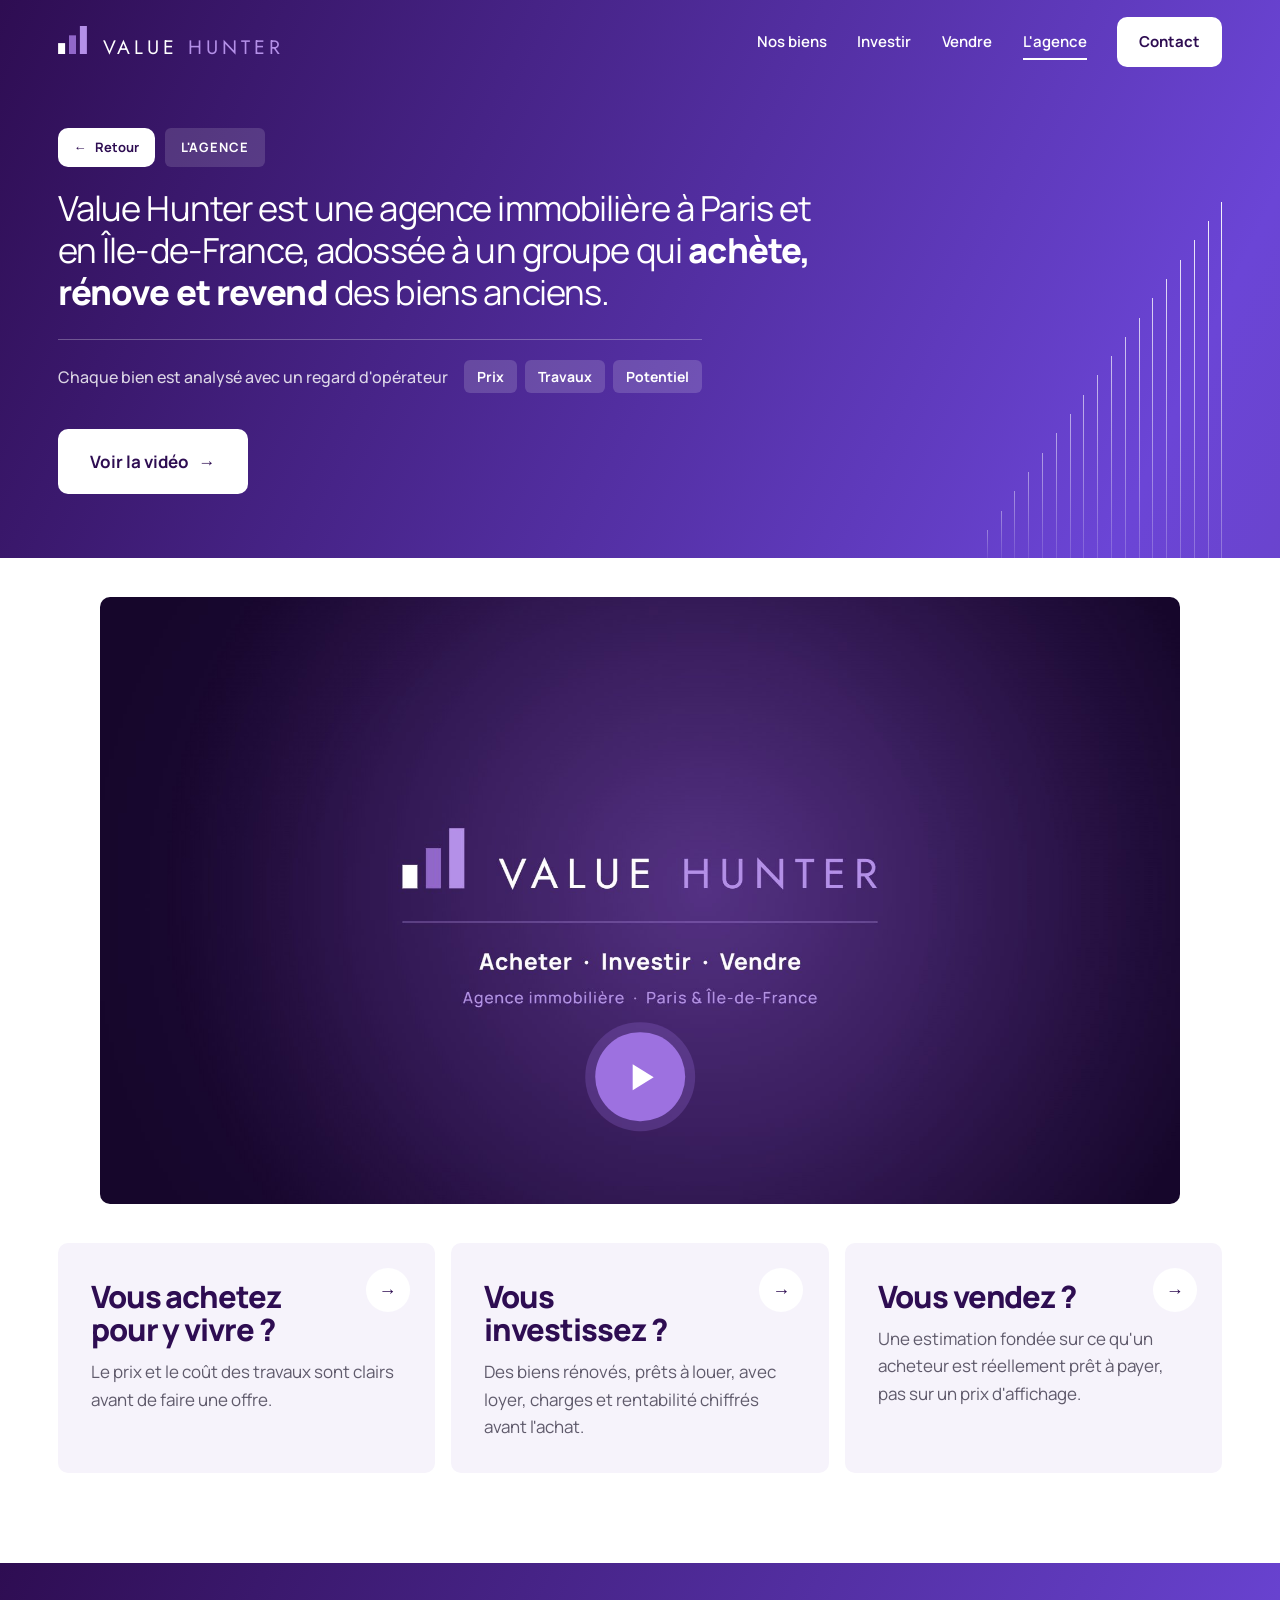
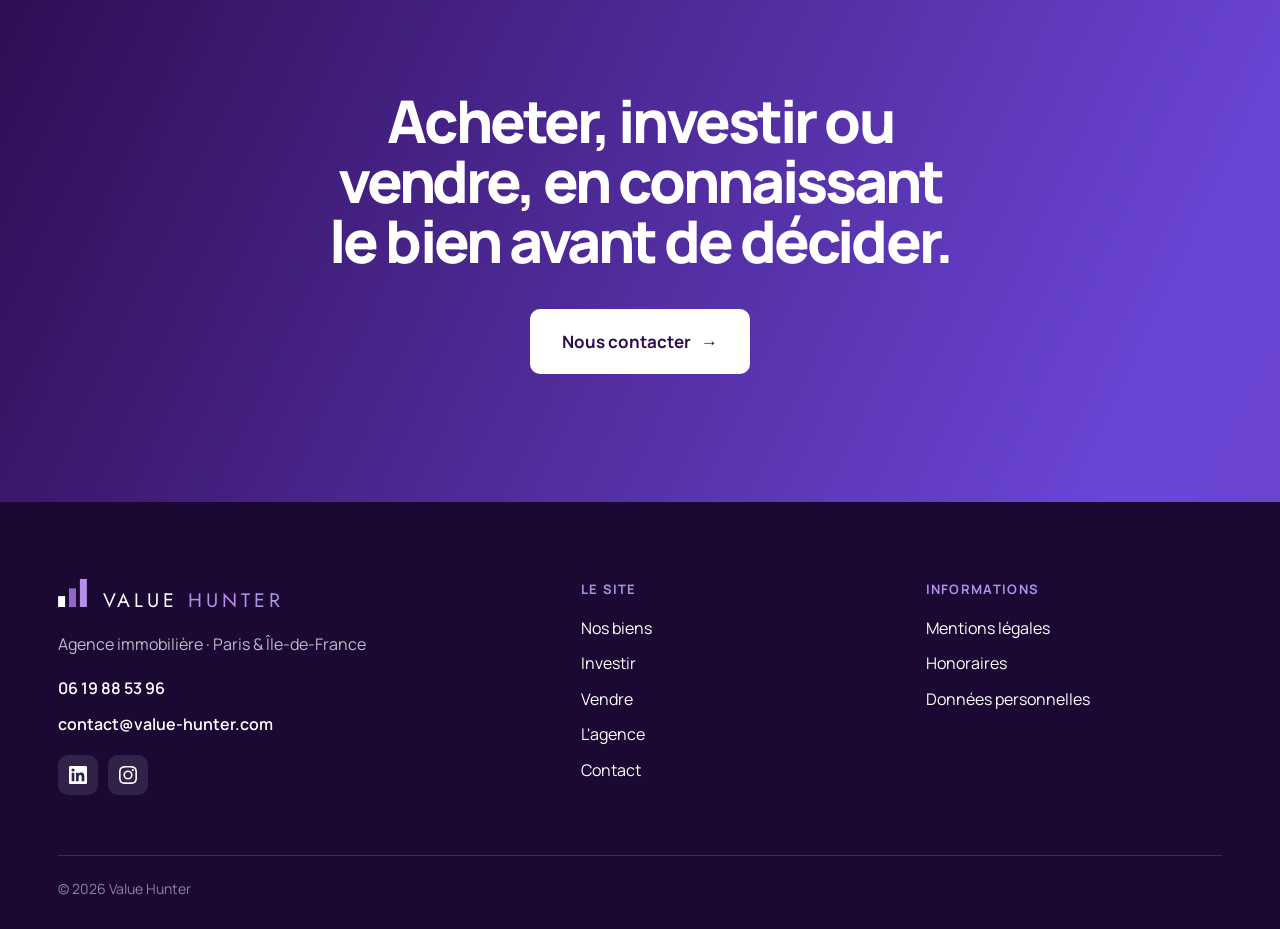
==== commit 41d52a7e: "Bouton Instagram dans le pied de page" ====
--- a/agence.html
+++ b/agence.html
@@ -5,15 +5,14 @@
   <meta name="viewport" content="width=device-width, initial-scale=1">
   <title>L'agence · Value Hunter</title>
   <meta name="description" content="Value Hunter est une agence immobilière à Paris et en Île-de-France, adossée à un groupe qui achète, rénove et revend des biens anciens.">
-  <meta name="robots" content="noindex, nofollow">
   <meta property="og:type" content="website">
   <meta property="og:title" content="L'agence · Value Hunter">
   <meta property="og:description" content="Value Hunter est une agence immobilière à Paris et en Île-de-France, adossée à un groupe qui achète, rénove et revend des biens anciens.">
   <link rel="icon" href="assets/img/favicon.svg" type="image/svg+xml">
   <link rel="preload" href="assets/fonts/manrope-latin.woff2" as="font" type="font/woff2" crossorigin>
-  <link rel="stylesheet" href="assets/css/polices.css?v=202610031515">
-  <link rel="stylesheet" href="assets/css/v4.css?v=202610031515">
-  <link rel="stylesheet" href="assets/css/v4-pages.css?v=202610031515">
+  <link rel="stylesheet" href="assets/css/polices.css?v=202610031900">
+  <link rel="stylesheet" href="assets/css/v4.css?v=202610031900">
+  <link rel="stylesheet" href="assets/css/v4-pages.css?v=202610031900">
   <script>document.documentElement.classList.add("avec-js")</script>
 </head>
 <body data-page="agence">
@@ -71,7 +70,7 @@
 
 </main>
 
-<script src="assets/js/biens.js?v=202610031515"></script>
-<script src="assets/js/v4.js?v=202610031515"></script>
+<script src="assets/js/biens.js?v=202610031900"></script>
+<script src="assets/js/v4.js?v=202610031900"></script>
 </body>
 </html>
--- a/assets/css/v4-pages.css
+++ b/assets/css/v4-pages.css
@@ -347,3 +347,9 @@
 .formulaire .consentement { font-size: 14px; }
 .formulaire .formulaire__mention { font-size: 13px; }
 .formulaire button.bouton { padding-top: 14px; padding-bottom: 14px; }
+
+/* Simulateur de rendement : pas d'encadré lilas dans le bloc foncé, et plus compact */
+.simulateur .formulaire { padding: 0; background: none; border: 0; }
+.simulateur { gap: clamp(20px, 3vw, 44px); padding: clamp(22px, 2.8vw, 36px); }
+.simulateur .champ input { padding: 10px 14px; }
+.simulateur__valeur { font-size: clamp(52px, 6.5vw, 92px); margin: 4px 0 10px; }
